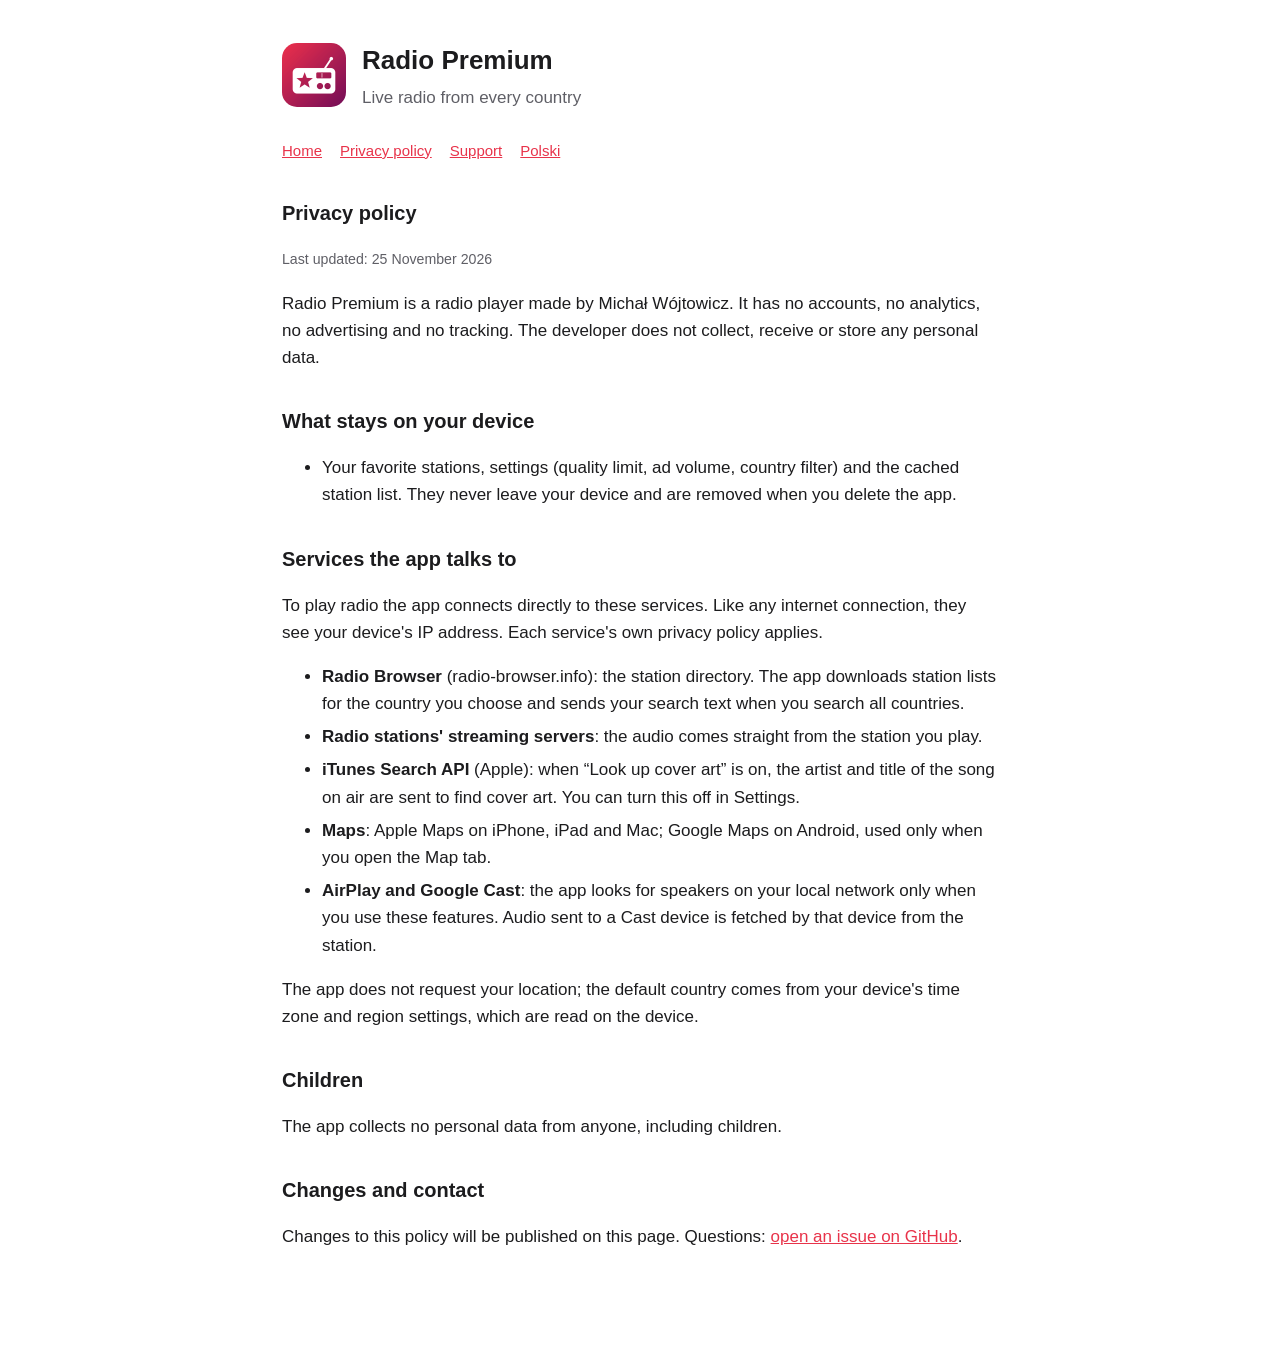
==== privacy/index.html @ 1b86b46d "Radio Premium website: privacy policy and support (EN/PL) Co-Authored-By: Claude Opus 5.5 <noreply@a" ====
<!doctype html>
<html lang="en"><head><meta charset="utf-8"><meta name="viewport" content="width=device-width,initial-scale=1">
<title>Privacy policy · Radio Premium</title><link rel="stylesheet" href="../style.css"><link rel="icon" href="../icon.png"></head>
<body><main><header><img src="../icon.png" alt=""><div><h1>Radio Premium</h1><p>Live radio from every country</p></div></header>
<nav><a href="../">Home</a><a href="../privacy/">Privacy policy</a><a href="../support/">Support</a><a href="../pl/privacy/">Polski</a></nav>
<h2>Privacy policy</h2><small>Last updated: 25 November 2026</small>
<p>Radio Premium is a radio player made by Michał Wójtowicz. It has no accounts, no analytics, no advertising and no tracking. The developer does not collect, receive or store any personal data.</p>
<h2>What stays on your device</h2>
<ul><li>Your favorite stations, settings (quality limit, ad volume, country filter) and the cached station list. They never leave your device and are removed when you delete the app.</li></ul>
<h2>Services the app talks to</h2>
<p>To play radio the app connects directly to these services. Like any internet connection, they see your device's IP address. Each service's own privacy policy applies.</p>
<ul>
<li><b>Radio Browser</b> (radio-browser.info): the station directory. The app downloads station lists for the country you choose and sends your search text when you search all countries.</li>
<li><b>Radio stations' streaming servers</b>: the audio comes straight from the station you play.</li>
<li><b>iTunes Search API</b> (Apple): when “Look up cover art” is on, the artist and title of the song on air are sent to find cover art. You can turn this off in Settings.</li>
<li><b>Maps</b>: Apple Maps on iPhone, iPad and Mac; Google Maps on Android, used only when you open the Map tab.</li>
<li><b>AirPlay and Google Cast</b>: the app looks for speakers on your local network only when you use these features. Audio sent to a Cast device is fetched by that device from the station.</li>
</ul>
<p>The app does not request your location; the default country comes from your device's time zone and region settings, which are read on the device.</p>
<h2>Children</h2><p>The app collects no personal data from anyone, including children.</p>
<h2>Changes and contact</h2><p>Changes to this policy will be published on this page. Questions: <a href="https://github.com/michailw/radio-premium-site/issues">open an issue on GitHub</a>.</p>
</main></body></html>
---- style.css ----
:root{--accent:#e8334a;--fg:#1c1c1e;--muted:#5f5f66;--bg:#fff;--card:#f5f5f7}
@media (prefers-color-scheme:dark){:root{--fg:#f2f2f7;--muted:#a1a1aa;--bg:#111113;--card:#1c1c1f}}
*{box-sizing:border-box}body{margin:0;font:17px/1.6 -apple-system,BlinkMacSystemFont,"Segoe UI",Roboto,sans-serif;color:var(--fg);background:var(--bg)}
main{max-width:760px;margin:0 auto;padding:40px 22px 80px}header{display:flex;align-items:center;gap:16px;margin-bottom:28px}
header img{width:64px;height:64px;border-radius:15px}header h1{font-size:26px;margin:0}header p{margin:2px 0 0;color:var(--muted)}
nav{display:flex;gap:18px;flex-wrap:wrap;margin-bottom:30px;font-size:15px}a{color:var(--accent)}h2{font-size:20px;margin-top:34px}
.card{background:var(--card);border-radius:14px;padding:18px 20px;margin:16px 0}small{color:var(--muted)}li{margin:6px 0}
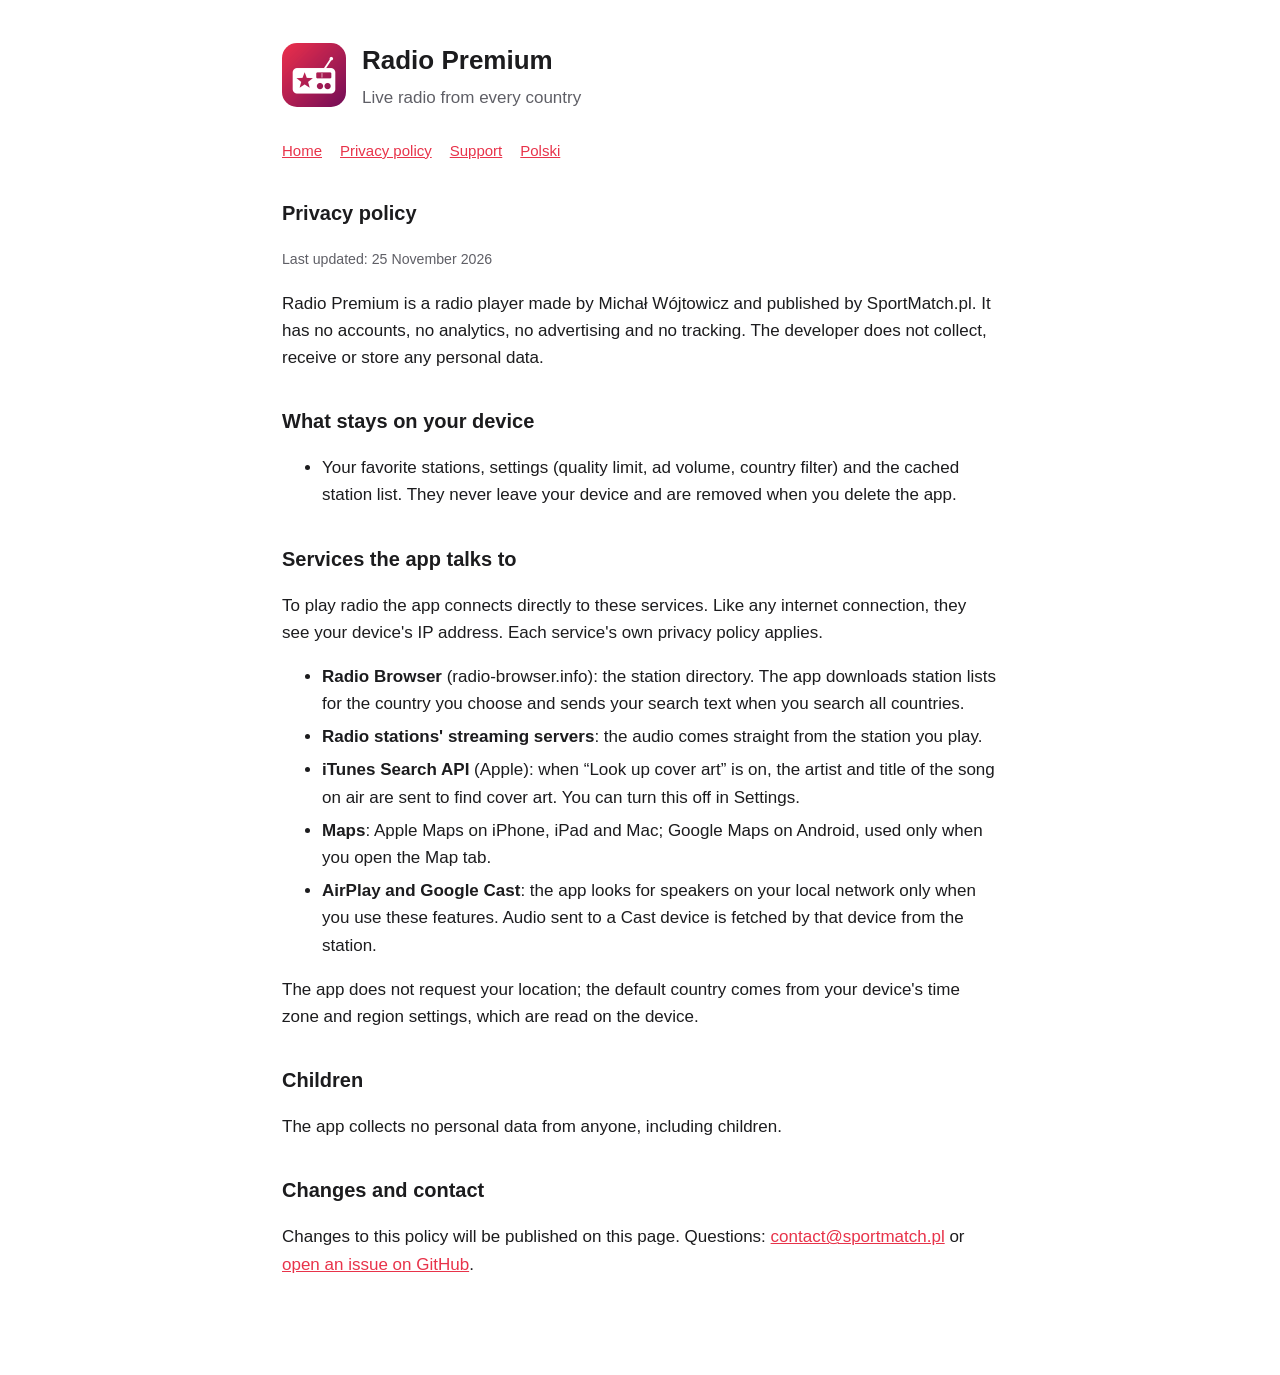
==== commit 21abdd77: "Add contact email and publisher Co-Authored-By: Claude Opus 5.5 <noreply@anthropic.com>" ====
--- a/privacy/index.html
+++ b/privacy/index.html
@@ -4,7 +4,7 @@
 <body><main><header><img src="../icon.png" alt=""><div><h1>Radio Premium</h1><p>Live radio from every country</p></div></header>
 <nav><a href="../">Home</a><a href="../privacy/">Privacy policy</a><a href="../support/">Support</a><a href="../pl/privacy/">Polski</a></nav>
 <h2>Privacy policy</h2><small>Last updated: 25 November 2026</small>
-<p>Radio Premium is a radio player made by Michał Wójtowicz. It has no accounts, no analytics, no advertising and no tracking. The developer does not collect, receive or store any personal data.</p>
+<p>Radio Premium is a radio player made by Michał Wójtowicz and published by SportMatch.pl. It has no accounts, no analytics, no advertising and no tracking. The developer does not collect, receive or store any personal data.</p>
 <h2>What stays on your device</h2>
 <ul><li>Your favorite stations, settings (quality limit, ad volume, country filter) and the cached station list. They never leave your device and are removed when you delete the app.</li></ul>
 <h2>Services the app talks to</h2>
@@ -18,5 +18,5 @@
 </ul>
 <p>The app does not request your location; the default country comes from your device's time zone and region settings, which are read on the device.</p>
 <h2>Children</h2><p>The app collects no personal data from anyone, including children.</p>
-<h2>Changes and contact</h2><p>Changes to this policy will be published on this page. Questions: <a href="https://github.com/michailw/radio-premium-site/issues">open an issue on GitHub</a>.</p>
+<h2>Changes and contact</h2><p>Changes to this policy will be published on this page. Questions: <a href="mailto:contact@sportmatch.pl">contact@sportmatch.pl</a> or <a href="https://github.com/michailw/radio-premium-site/issues">open an issue on GitHub</a>.</p>
 </main></body></html>
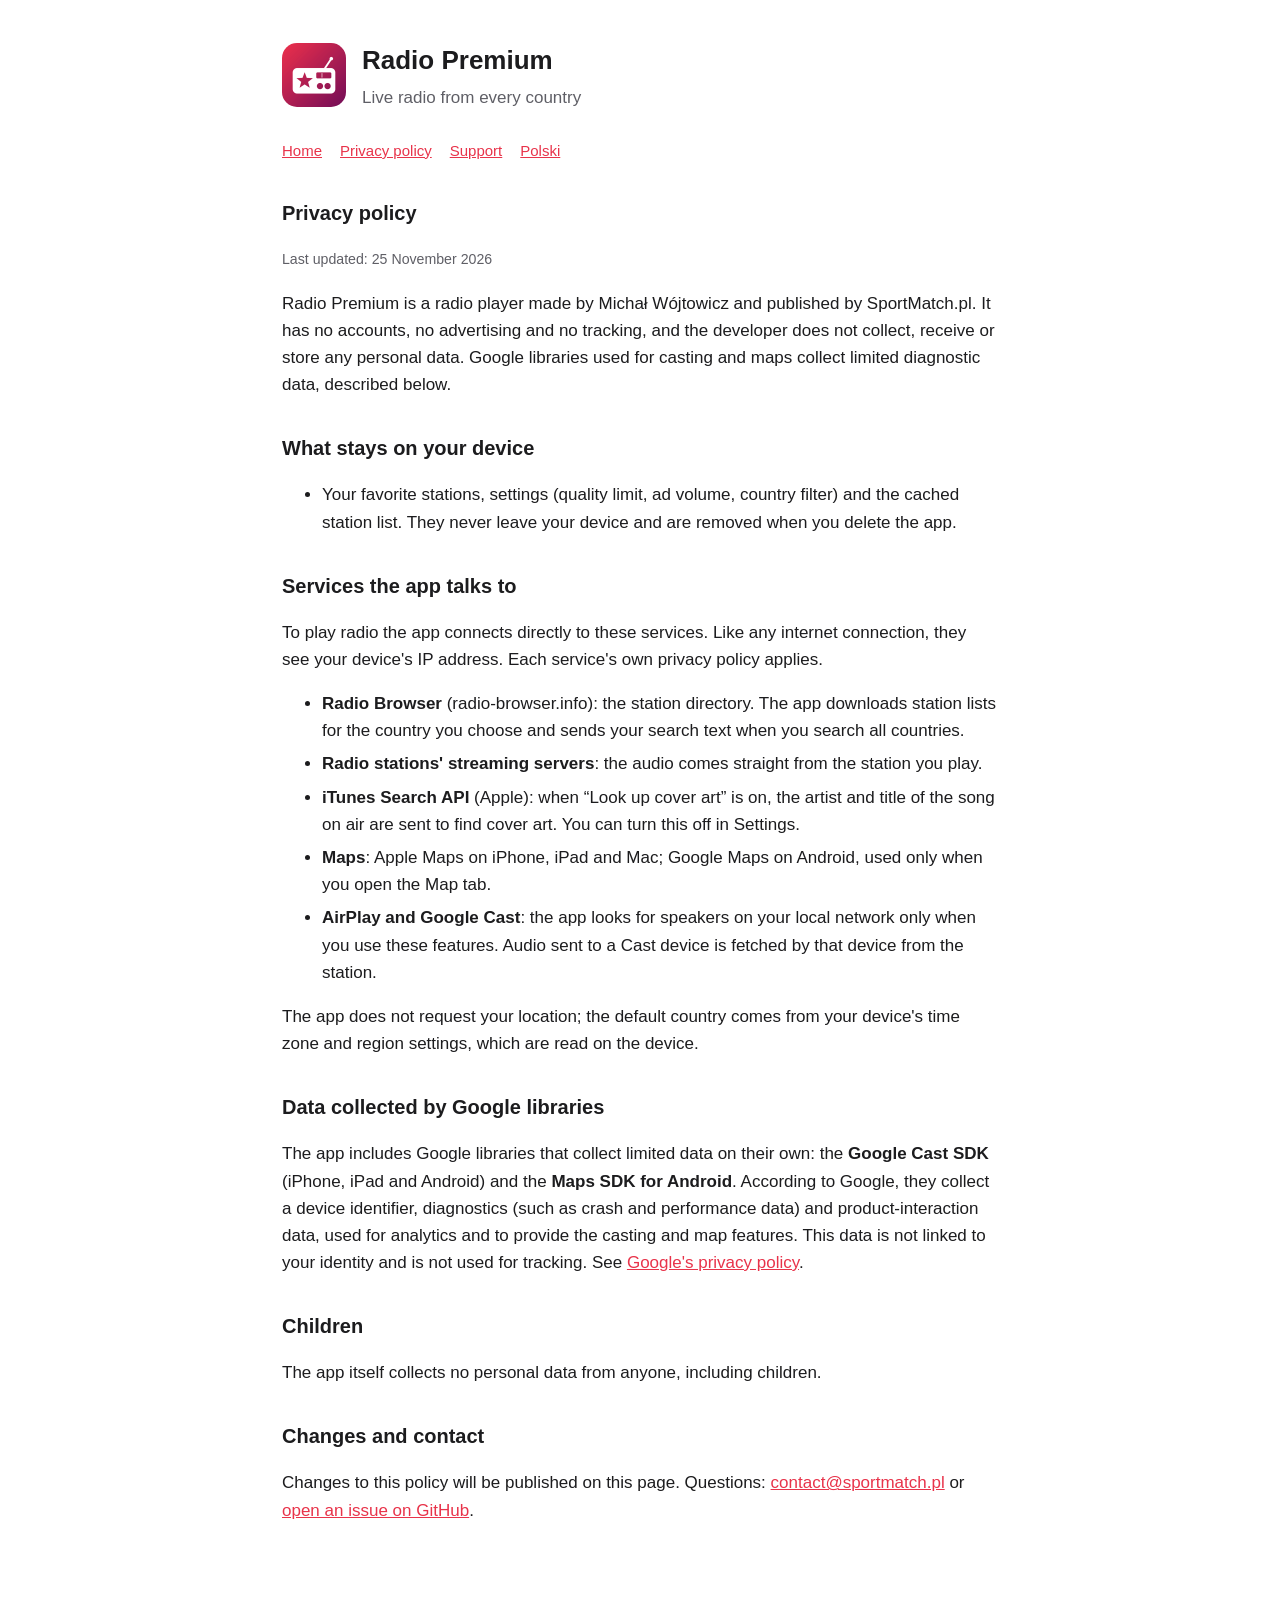
==== commit 61b5d73f: "Privacy policy: disclose Google Cast and Maps SDK data collection Co-Authored-By: Claude Opus 5.5 <n" ====
--- a/privacy/index.html
+++ b/privacy/index.html
@@ -4,7 +4,7 @@
 <body><main><header><img src="../icon.png" alt=""><div><h1>Radio Premium</h1><p>Live radio from every country</p></div></header>
 <nav><a href="../">Home</a><a href="../privacy/">Privacy policy</a><a href="../support/">Support</a><a href="../pl/privacy/">Polski</a></nav>
 <h2>Privacy policy</h2><small>Last updated: 25 November 2026</small>
-<p>Radio Premium is a radio player made by Michał Wójtowicz and published by SportMatch.pl. It has no accounts, no analytics, no advertising and no tracking. The developer does not collect, receive or store any personal data.</p>
+<p>Radio Premium is a radio player made by Michał Wójtowicz and published by SportMatch.pl. It has no accounts, no advertising and no tracking, and the developer does not collect, receive or store any personal data. Google libraries used for casting and maps collect limited diagnostic data, described below.</p>
 <h2>What stays on your device</h2>
 <ul><li>Your favorite stations, settings (quality limit, ad volume, country filter) and the cached station list. They never leave your device and are removed when you delete the app.</li></ul>
 <h2>Services the app talks to</h2>
@@ -17,6 +17,8 @@
 <li><b>AirPlay and Google Cast</b>: the app looks for speakers on your local network only when you use these features. Audio sent to a Cast device is fetched by that device from the station.</li>
 </ul>
 <p>The app does not request your location; the default country comes from your device's time zone and region settings, which are read on the device.</p>
-<h2>Children</h2><p>The app collects no personal data from anyone, including children.</p>
+<h2>Data collected by Google libraries</h2>
+<p>The app includes Google libraries that collect limited data on their own: the <b>Google Cast SDK</b> (iPhone, iPad and Android) and the <b>Maps SDK for Android</b>. According to Google, they collect a device identifier, diagnostics (such as crash and performance data) and product-interaction data, used for analytics and to provide the casting and map features. This data is not linked to your identity and is not used for tracking. See <a href="https://policies.google.com/privacy">Google's privacy policy</a>.</p>
+<h2>Children</h2><p>The app itself collects no personal data from anyone, including children.</p>
 <h2>Changes and contact</h2><p>Changes to this policy will be published on this page. Questions: <a href="mailto:contact@sportmatch.pl">contact@sportmatch.pl</a> or <a href="https://github.com/michailw/radio-premium-site/issues">open an issue on GitHub</a>.</p>
 </main></body></html>
